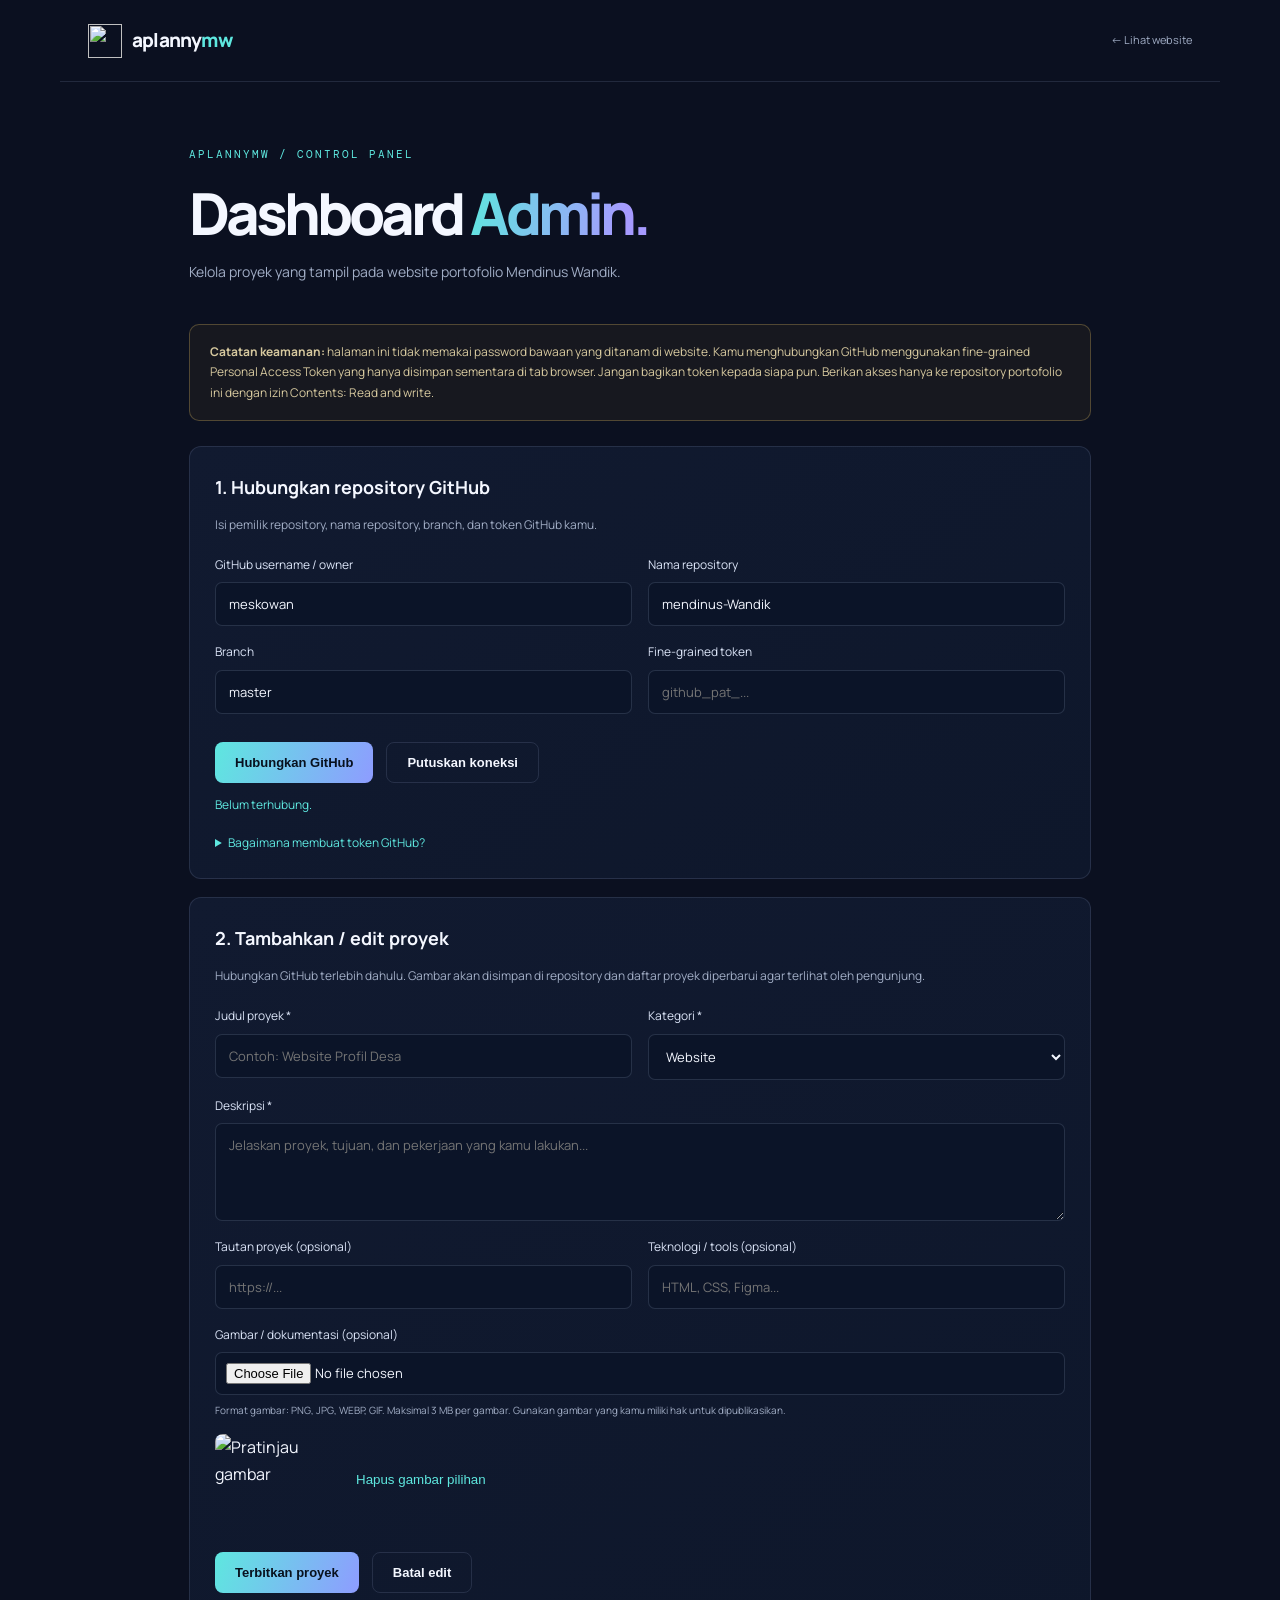
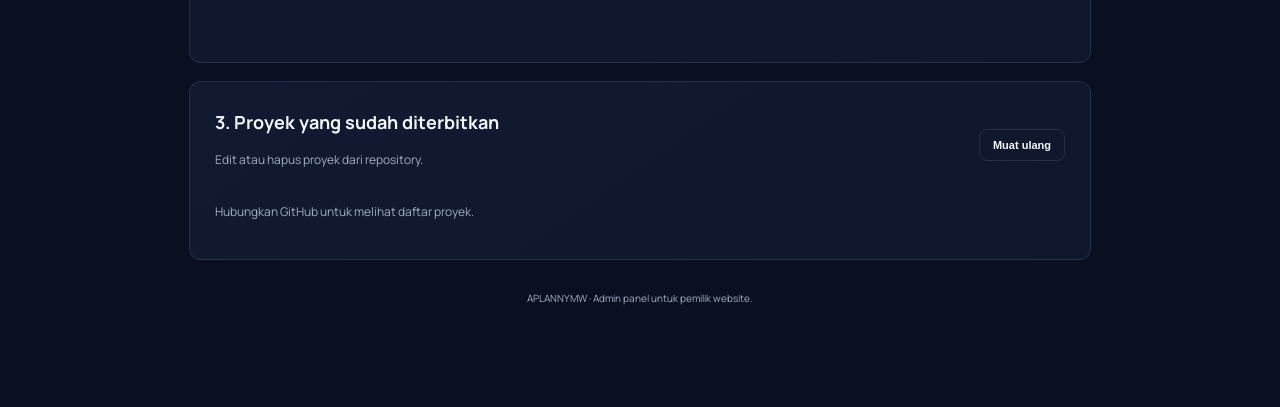
==== admin.html @ 09ec5825 "Add files via upload" ====
<!DOCTYPE html>
<html lang="id"><head><meta charset="UTF-8"><meta name="viewport" content="width=device-width, initial-scale=1"><meta name="theme-color" content="#0b1020"><title>Admin — APLANNYMW</title><link rel="icon" href="assets/logo-aplannymw.svg"><link rel="stylesheet" href="style.css"></head>
<body class="admin-page">
<header class="site-header"><a class="brand" href="index.html"><img src="assets/logo-aplannymw.svg" class="brand-logo" alt=""><span>aplanny<span class="accent">mw</span></span></a><a class="back-top" href="index.html">← Lihat website</a></header>
<main class="admin-main">
  <div class="section-heading"><p class="eyebrow">APLANNYMW / CONTROL PANEL</p><h1 class="admin-title">Dashboard <span class="gradient-text">Admin.</span></h1><p class="section-desc">Kelola proyek yang tampil pada website portofolio Mendinus Wandik.</p></div>
  <section class="notice"><strong>Catatan keamanan:</strong> halaman ini tidak memakai password bawaan yang ditanam di website. Kamu menghubungkan GitHub menggunakan fine-grained Personal Access Token yang hanya disimpan sementara di tab browser. Jangan bagikan token kepada siapa pun. Berikan akses hanya ke repository portofolio ini dengan izin Contents: Read and write.</section>
  <section class="admin-panel" id="connect-panel">
    <h2>1. Hubungkan repository GitHub</h2><p class="muted">Isi pemilik repository, nama repository, branch, dan token GitHub kamu.</p>
    <div class="form-grid"><label>GitHub username / owner<input id="owner" value="meskowan" placeholder="contoh: mendinuswandik" autocomplete="off"></label><label>Nama repository<input id="repo" value="mendinus-Wandik" placeholder="mendinus-wandik" autocomplete="off"></label><label>Branch<input id="branch" value="master"></label><label>Fine-grained token<input id="token" type="password" placeholder="github_pat_..." autocomplete="off"></label></div>
    <div class="button-row"><button class="button primary" id="connect">Hubungkan GitHub</button><button class="button secondary" id="disconnect" type="button">Putuskan koneksi</button></div><p class="status" id="connection-status" aria-live="polite">Belum terhubung.</p>
    <details class="help"><summary>Bagaimana membuat token GitHub?</summary><ol><li>Buka GitHub → Settings → Developer settings → Personal access tokens → Fine-grained tokens.</li><li>Pilih Generate new token, batasi akses ke repository portofolio ini saja.</li><li>Pada Repository permissions, set <b>Contents</b> menjadi <b>Read and write</b>.</li><li>Buat token, salin, lalu tempel di kolom token di atas. Token hanya disimpan di session browser selama tab aktif.</li></ol><p>Jangan aktifkan izin yang tidak diperlukan. Jika token terlanjur terbuka atau dibagikan, cabut token tersebut dari GitHub.</p></details>
  </section>
  <section class="admin-panel" id="editor-panel">
    <h2>2. Tambahkan / edit proyek</h2>
    <p class="muted">Hubungkan GitHub terlebih dahulu. Gambar akan disimpan di repository dan daftar proyek diperbarui agar terlihat oleh pengunjung.</p>
    <form id="project-form">
      <input type="hidden" id="project-id">
      <div class="form-grid"><label>Judul proyek *<input id="title" required maxlength="90" placeholder="Contoh: Website Profil Desa"></label><label>Kategori *<select id="category" required><option value="Website">Website</option><option value="Aplikasi">Aplikasi</option><option value="Desain">Desain</option><option value="Proyek IT lainnya">Proyek IT lainnya</option><option value="Dokumentasi pekerjaan">Dokumentasi pekerjaan</option></select></label>
      <label class="full">Deskripsi *<textarea id="description" required maxlength="600" rows="4" placeholder="Jelaskan proyek, tujuan, dan pekerjaan yang kamu lakukan..."></textarea></label>
      <label>Tautan proyek (opsional)<input id="link" type="url" placeholder="https://..."></label><label>Teknologi / tools (opsional)<input id="tools" maxlength="120" placeholder="HTML, CSS, Figma..."></label>
      <label class="full">Gambar / dokumentasi (opsional)<input id="image" type="file" accept="image/png,image/jpeg,image/webp,image/gif"><small>Format gambar: PNG, JPG, WEBP, GIF. Maksimal 3 MB per gambar. Gunakan gambar yang kamu miliki hak untuk dipublikasikan.</small></label></div>
      <div class="preview-wrap" id="preview-wrap" hidden><img id="image-preview" alt="Pratinjau gambar"><button type="button" class="text-button" id="remove-image">Hapus gambar pilihan</button></div>
      <div class="button-row"><button class="button primary" id="save-project" type="submit">Terbitkan proyek</button><button class="button secondary" id="cancel-edit" type="button" hidden>Batal edit</button></div><p class="status" id="form-status" aria-live="polite"></p>
    </form>
  </section>
  <section class="admin-panel"><div class="panel-heading"><div><h2>3. Proyek yang sudah diterbitkan</h2><p class="muted">Edit atau hapus proyek dari repository.</p></div><button class="button secondary small-button" id="refresh">Muat ulang</button></div><div id="admin-projects" class="admin-project-list"><p class="muted">Hubungkan GitHub untuk melihat daftar proyek.</p></div></section>
  <p class="admin-foot">APLANNYMW · Admin panel untuk pemilik website.</p>
</main><script src="admin.js"></script></body></html>
---- style.css ----
@import url('https://fonts.googleapis.com/css2?family=DM+Mono:wght@400;500&family=Manrope:wght@400;500;600;700;800&display=swap');
:root{--bg:#0b1020;--panel:#111a30;--text:#f4f7ff;--muted:#a1adc5;--line:rgba(174,193,230,.14);--cyan:#5ee7df;--violet:#9b8cff;--max:1160px}*{box-sizing:border-box}html{scroll-behavior:smooth;scroll-padding-top:90px}body{margin:0;background:var(--bg);color:var(--text);font-family:Manrope,Arial,sans-serif;line-height:1.7;overflow-x:hidden}a{color:inherit;text-decoration:none}.site-header{height:82px;max-width:var(--max);margin:auto;padding:0 28px;display:flex;align-items:center;justify-content:space-between;position:relative;z-index:5;border-bottom:1px solid var(--line)}.brand{display:inline-flex;align-items:center;gap:10px;font-weight:800;font-size:19px;letter-spacing:-.8px}.brand-logo{width:34px;height:34px}.accent{color:var(--cyan)}.nav{display:flex;gap:34px;align-items:center;font-size:13px;color:var(--muted)}.nav a:hover,.back-top:hover,.admin-link:hover{color:var(--cyan)}.nav-cta{border:1px solid #5ee7df70;padding:8px 17px;border-radius:30px;color:var(--cyan)}.menu-toggle{display:none;background:none;border:0;color:white;font-size:24px}.section{max-width:var(--max);margin:auto;padding:105px 28px;position:relative}.eyebrow{font:11px 'DM Mono',monospace;letter-spacing:2px;color:var(--cyan);margin:0 0 20px}.pulse{display:inline-block;width:7px;height:7px;background:var(--cyan);border-radius:50%;margin-right:9px;box-shadow:0 0 12px var(--cyan)}h1{font-size:clamp(43px,6vw,72px);line-height:1.12;letter-spacing:-4px;margin:0 0 24px;font-weight:800}.gradient-text{background:linear-gradient(100deg,var(--cyan),#a69aff 85%);-webkit-background-clip:text;background-clip:text;color:transparent}.hero{min-height:620px;display:grid;grid-template-columns:1.1fr .9fr;align-items:center;gap:45px;padding-top:85px}.hero-lead{font-size:18px;line-height:1.8;color:#d4dcef;max-width:540px;margin:0 0 10px}.hero-note,.section-desc{color:var(--muted);font-size:14px}.hero-actions,.button-row{display:flex;gap:13px;margin-top:28px;flex-wrap:wrap}.button{display:inline-flex;align-items:center;justify-content:center;gap:18px;padding:12px 20px;border-radius:8px;font-size:13px;font-weight:800;cursor:pointer;border:0;transition:.2s}.button:hover{transform:translateY(-2px)}.primary{background:linear-gradient(110deg,#5ee7df,#8e9cff);color:#08111e}.secondary{border:1px solid var(--line);color:var(--text);background:transparent}.quick-facts{display:flex;gap:35px;margin-top:48px}.quick-facts div{display:flex;flex-direction:column}.quick-facts strong{font-size:16px}.quick-facts span{font-size:11px;color:var(--muted)}.hero-art{height:420px;display:grid;place-items:center;position:relative}.orbit{position:absolute;border:1px solid #5ee7df2b;border-radius:50%;transform:rotate(-24deg)}.orbit-a{width:390px;height:250px}.orbit-b{width:300px;height:390px;transform:rotate(45deg);border-color:#9b8cff33}.profile-card{z-index:1;width:min(100%,390px);padding:20px 23px 22px;border:1px solid #a0b5dc3d;border-radius:15px;background:linear-gradient(145deg,#17233af5,#0c1324f5);box-shadow:0 30px 90px #0008;transform:rotate(-3deg);font:12px 'DM Mono',monospace;color:#d7e3fa}.card-top{display:flex;gap:6px;align-items:center;padding-bottom:18px;border-bottom:1px solid var(--line)}.dot{width:7px;height:7px;border-radius:50%}.red{background:#ff7272}.yellow{background:#ffd36a}.green{background:#68dda8}.card-label{margin-left:auto;color:#8190aa;font-size:10px}.avatar-mark{width:65px;height:65px;border-radius:17px;background:linear-gradient(135deg,#5ee7df,#8f80ff);display:grid;place-items:center;color:#091324;font:800 22px Manrope;margin:23px 0}.profile-card p{margin:8px 0}.code-muted{color:#7485a5}.code-key{color:#79d8d3}.code-value{color:#c6aaff}.terminal-line{border-top:1px solid var(--line);margin-top:22px;padding-top:15px;color:#a9b7d0}.terminal-line span{color:var(--cyan)}.terminal-line i{display:inline-block;width:6px;height:13px;background:var(--cyan);vertical-align:middle;animation:blink 1s infinite}@keyframes blink{50%{opacity:0}}.floating-tag{position:absolute;z-index:2;padding:9px 13px;background:#172541;border:1px solid var(--line);border-radius:8px;font-size:11px;color:#d9e5ff;box-shadow:0 10px 30px #0005}.tag-one{top:48px;right:0}.tag-two{bottom:48px;left:0;font-family:'DM Mono',monospace;color:var(--cyan)}.section-heading{max-width:720px;margin-bottom:40px}.section-heading h2,.contact-box h2{font-size:clamp(30px,4vw,47px);line-height:1.2;letter-spacing:-2px;margin:0 0 14px}.about-section,.projects-section{border-top:1px solid var(--line)}.about-grid{display:grid;grid-template-columns:1fr 1fr;gap:80px}.big-copy{font-size:23px;line-height:1.55;color:#e7edfa;margin:0 0 17px}.about-intro>p:last-child{color:var(--muted);font-size:14px;max-width:480px}.info-panel{background:var(--panel);border:1px solid var(--line);border-radius:12px;padding:10px 24px}.info-row{display:flex;justify-content:space-between;gap:18px;padding:15px 0;border-bottom:1px solid var(--line);font-size:12px}.info-row:last-child{border:0}.info-row span{color:var(--muted)}.info-row strong{text-align:right;font-weight:600}.skill-grid{display:grid;grid-template-columns:repeat(4,1fr);gap:15px}.skill-card,.project-card,.admin-panel{background:linear-gradient(145deg,var(--panel),#0e172b);border:1px solid var(--line);border-radius:12px;overflow:hidden}.skill-card{padding:24px 20px;min-height:225px}.skill-icon{font-size:25px;color:var(--cyan);margin-bottom:18px}.skill-card h3,.project-body h3{font-size:16px;margin:0 0 9px}.skill-card p,.project-body p{font-size:12px;color:var(--muted);line-height:1.8;margin:0 0 17px}.chip,.project-stack{font:10px 'DM Mono',monospace;color:var(--cyan);background:#5ee7df14;padding:6px 8px;border-radius:5px}.filter-row{display:flex;gap:8px;flex-wrap:wrap;margin:0 0 22px}.filter{border:1px solid var(--line);border-radius:30px;padding:8px 14px;background:transparent;color:var(--muted);font:11px Manrope;cursor:pointer}.filter.active,.filter:hover{color:#071321;background:var(--cyan);border-color:var(--cyan)}.project-grid{display:grid;grid-template-columns:repeat(3,1fr);gap:18px}.project-card{display:flex;flex-direction:column}.project-image{width:100%;height:185px;object-fit:cover;background:#182944}.project-placeholder{height:185px;display:grid;place-items:center;background:linear-gradient(135deg,#173c50,#34306d);font-size:50px;color:#c9f7f2}.project-body{padding:21px;display:flex;flex-direction:column;align-items:flex-start;flex:1}.project-type{font:10px 'DM Mono',monospace;color:var(--cyan);letter-spacing:1px}.project-body h3{margin:8px 0}.project-body p{flex:1}.project-stack{display:inline-block;margin-top:4px}.project-link{font-size:12px;color:var(--cyan);margin-top:15px}.empty-state{grid-column:1/-1;text-align:center;padding:45px 20px;border:1px dashed #ffffff2b;border-radius:12px;color:var(--muted)}.empty-icon{font-size:34px;color:var(--cyan)}.empty-state h3{color:var(--text);margin:8px}.empty-state p{font-size:13px}.contact-section{padding-top:65px;padding-bottom:100px}.contact-box{text-align:center;padding:70px 25px;border:1px solid #5ee7df38;border-radius:18px;background:radial-gradient(ellipse at 50% 0%,#48749a38,transparent 65%),var(--panel)}.contact-box>p:not(.eyebrow):not(.small-note){color:var(--muted);font-size:14px;max-width:500px;margin:18px auto 25px}.small-note{font-size:10px;color:#8290a9;margin-top:20px}.footer{max-width:var(--max);margin:auto;padding:25px 28px 35px;border-top:1px solid var(--line);display:flex;align-items:center;justify-content:space-between;gap:18px}.footer p,.back-top,.admin-link{font-size:11px;color:var(--muted)}.back-top,.admin-link{white-space:nowrap}.admin-page{min-height:100vh}.admin-main{max-width:950px;margin:auto;padding:65px 24px 90px}.admin-title{font-size:clamp(38px,6vw,58px);margin-bottom:10px}.notice{padding:17px 20px;border:1px solid #e4bd654a;background:#b88a1c12;border-radius:10px;color:#d7c99f;font-size:12px;margin:25px 0}.admin-panel{padding:25px;margin:18px 0}.admin-panel h2{font-size:18px;margin:0 0 5px}.muted{font-size:12px;color:var(--muted)}.form-grid{display:grid;grid-template-columns:1fr 1fr;gap:16px;margin-top:20px}.form-grid label{display:flex;flex-direction:column;gap:7px;font-size:12px;color:#dbe4f7}.form-grid .full{grid-column:1/-1}input,textarea,select{width:100%;padding:12px 13px;border:1px solid #aebfe02b;border-radius:7px;background:#0b1428;color:var(--text);font:13px Manrope;outline:none}input:focus,textarea:focus,select:focus{border-color:var(--cyan)}input[type=file]{padding:10px}small{font-size:10px;color:var(--muted)}.status{font-size:12px;color:var(--cyan);min-height:20px}.help{font-size:12px;color:var(--muted);margin-top:18px}.help summary{cursor:pointer;color:var(--cyan)}.help li{margin:7px 0}.preview-wrap{display:flex;align-items:center;gap:15px;margin:15px 0}.preview-wrap img{width:120px;height:90px;object-fit:cover;border-radius:8px}.text-button{background:none;border:0;color:var(--cyan);cursor:pointer}.panel-heading{display:flex;justify-content:space-between;align-items:center;gap:15px}.small-button{padding:9px 13px;font-size:11px}.admin-project-list{margin-top:20px}.admin-project-item{display:flex;align-items:center;gap:14px;padding:13px 0;border-top:1px solid var(--line)}.admin-project-item img,.admin-thumb{width:65px;height:55px;object-fit:cover;border-radius:7px;background:#1b2942}.admin-project-meta{flex:1;min-width:0}.admin-project-meta strong{display:block;font-size:13px}.admin-project-meta span{font-size:10px;color:var(--muted)}.admin-actions{display:flex;gap:7px}.admin-actions button{background:transparent;border:1px solid var(--line);border-radius:6px;color:var(--text);padding:7px 9px;font-size:10px;cursor:pointer}.admin-actions button.delete{color:#ff9292}.admin-foot{text-align:center;color:var(--muted);font-size:10px;margin-top:30px}
@media(max-width:850px){.hero{grid-template-columns:1fr;gap:20px}.hero-art{height:370px}.skill-grid{grid-template-columns:repeat(2,1fr)}.about-grid{gap:35px}.nav{gap:18px}}@media(max-width:620px){.site-header{height:70px;padding:0 20px}.menu-toggle{display:block}.nav{display:none;position:absolute;top:69px;left:0;right:0;padding:20px;background:#0d1528;border-bottom:1px solid var(--line);flex-direction:column;align-items:stretch;gap:15px}.nav.open{display:flex}.nav-cta{text-align:center}.section{padding:75px 20px}.hero{padding-top:60px;min-height:auto}.hero-art{height:330px}.profile-card{width:90%;padding:17px}.orbit-a{width:300px;height:210px}.orbit-b{width:240px;height:310px}.tag-one{right:-3px;top:20px}.tag-two{left:-3px;bottom:20px}.quick-facts{gap:22px}.about-grid{grid-template-columns:1fr;gap:25px}.info-row{font-size:11px}.skill-grid{grid-template-columns:1fr 1fr;gap:10px}.skill-card{padding:18px 14px;min-height:235px}.project-grid{grid-template-columns:1fr}.project-image,.project-placeholder{height:190px}.footer{padding:22px 20px;flex-wrap:wrap}.footer p{order:5;width:100%;margin:0}.contact-box{padding:55px 18px}.admin-main{padding:45px 16px}.admin-panel{padding:18px}.form-grid{grid-template-columns:1fr}.form-grid .full{grid-column:auto}.admin-project-item{align-items:flex-start;flex-wrap:wrap}.admin-actions{width:100%;padding-left:79px}.panel-heading{align-items:flex-start}}@media(max-width:370px){.skill-grid{grid-template-columns:1fr}.quick-facts{gap:14px}}
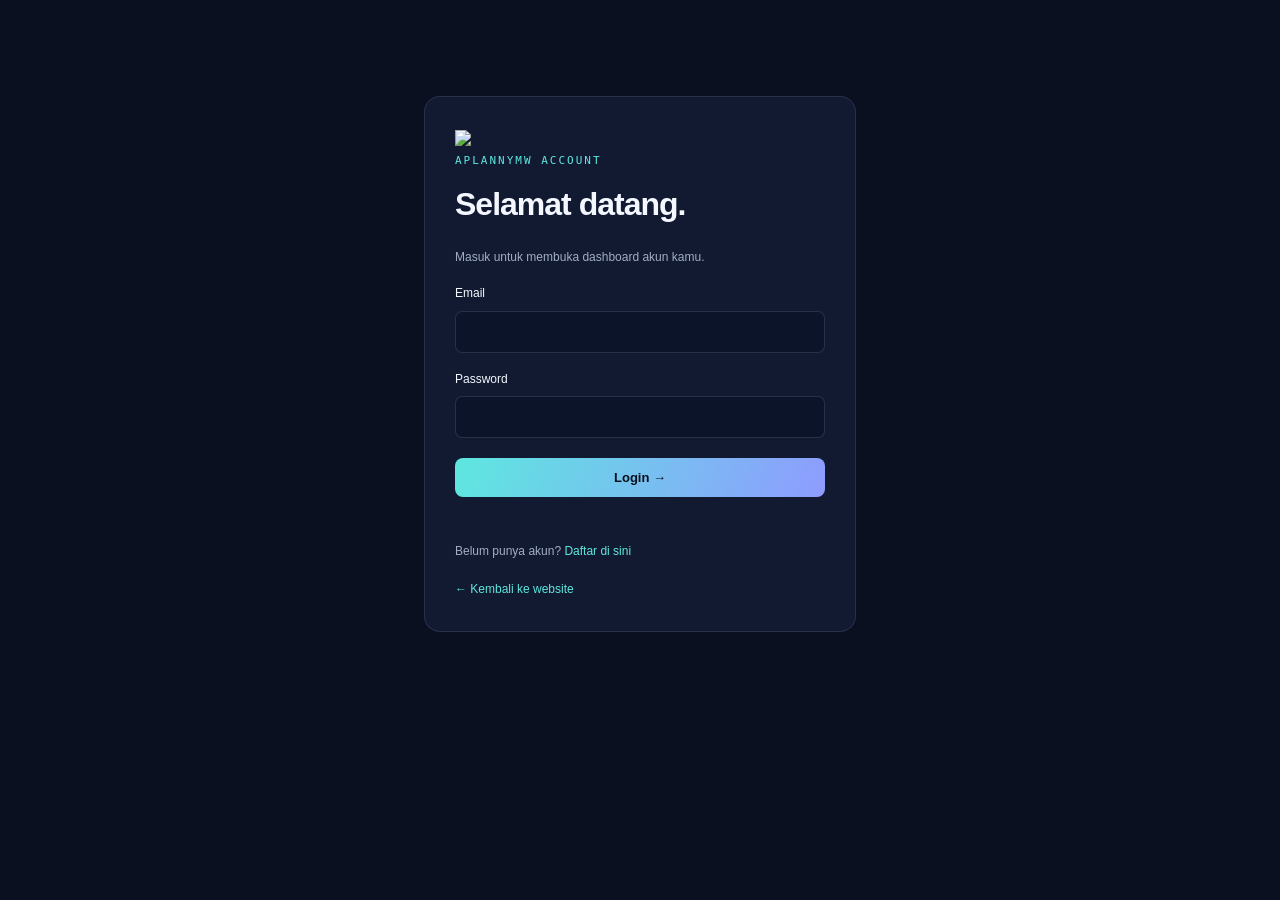
==== commit 4afe1f76: "Add files via upload" ====
--- a/admin.html
+++ b/admin.html
@@ -2,7 +2,7 @@
 <html lang="id"><head><meta charset="UTF-8"><meta name="viewport" content="width=device-width, initial-scale=1"><meta name="theme-color" content="#0b1020"><title>Admin — APLANNYMW</title><link rel="icon" href="assets/logo-aplannymw.svg"><link rel="stylesheet" href="style.css"></head>
 <body class="admin-page">
 <header class="site-header"><a class="brand" href="index.html"><img src="assets/logo-aplannymw.svg" class="brand-logo" alt=""><span>aplanny<span class="accent">mw</span></span></a><a class="back-top" href="index.html">← Lihat website</a></header>
-<main class="admin-main">
+<main class="admin-main" id="admin-content" hidden>
   <div class="section-heading"><p class="eyebrow">APLANNYMW / CONTROL PANEL</p><h1 class="admin-title">Dashboard <span class="gradient-text">Admin.</span></h1><p class="section-desc">Kelola proyek yang tampil pada website portofolio Mendinus Wandik.</p></div>
   <section class="notice"><strong>Catatan keamanan:</strong> halaman ini tidak memakai password bawaan yang ditanam di website. Kamu menghubungkan GitHub menggunakan fine-grained Personal Access Token yang hanya disimpan sementara di tab browser. Jangan bagikan token kepada siapa pun. Berikan akses hanya ke repository portofolio ini dengan izin Contents: Read and write.</section>
   <section class="admin-panel" id="connect-panel">
@@ -26,4 +26,4 @@
   </section>
   <section class="admin-panel"><div class="panel-heading"><div><h2>3. Proyek yang sudah diterbitkan</h2><p class="muted">Edit atau hapus proyek dari repository.</p></div><button class="button secondary small-button" id="refresh">Muat ulang</button></div><div id="admin-projects" class="admin-project-list"><p class="muted">Hubungkan GitHub untuk melihat daftar proyek.</p></div></section>
   <p class="admin-foot">APLANNYMW · Admin panel untuk pemilik website.</p>
-</main><script src="admin.js"></script></body></html>+</main><p id="admin-auth-status" class="admin-foot">Memeriksa akses admin...</p><script src="https://cdn.jsdelivr.net/npm/@supabase/supabase-js@2"></script><script src="supabase-config.js"></script><script src="auth-client.js"></script><script src="auth-admin-guard.js"></script><script src="admin.js"></script></body></html>
